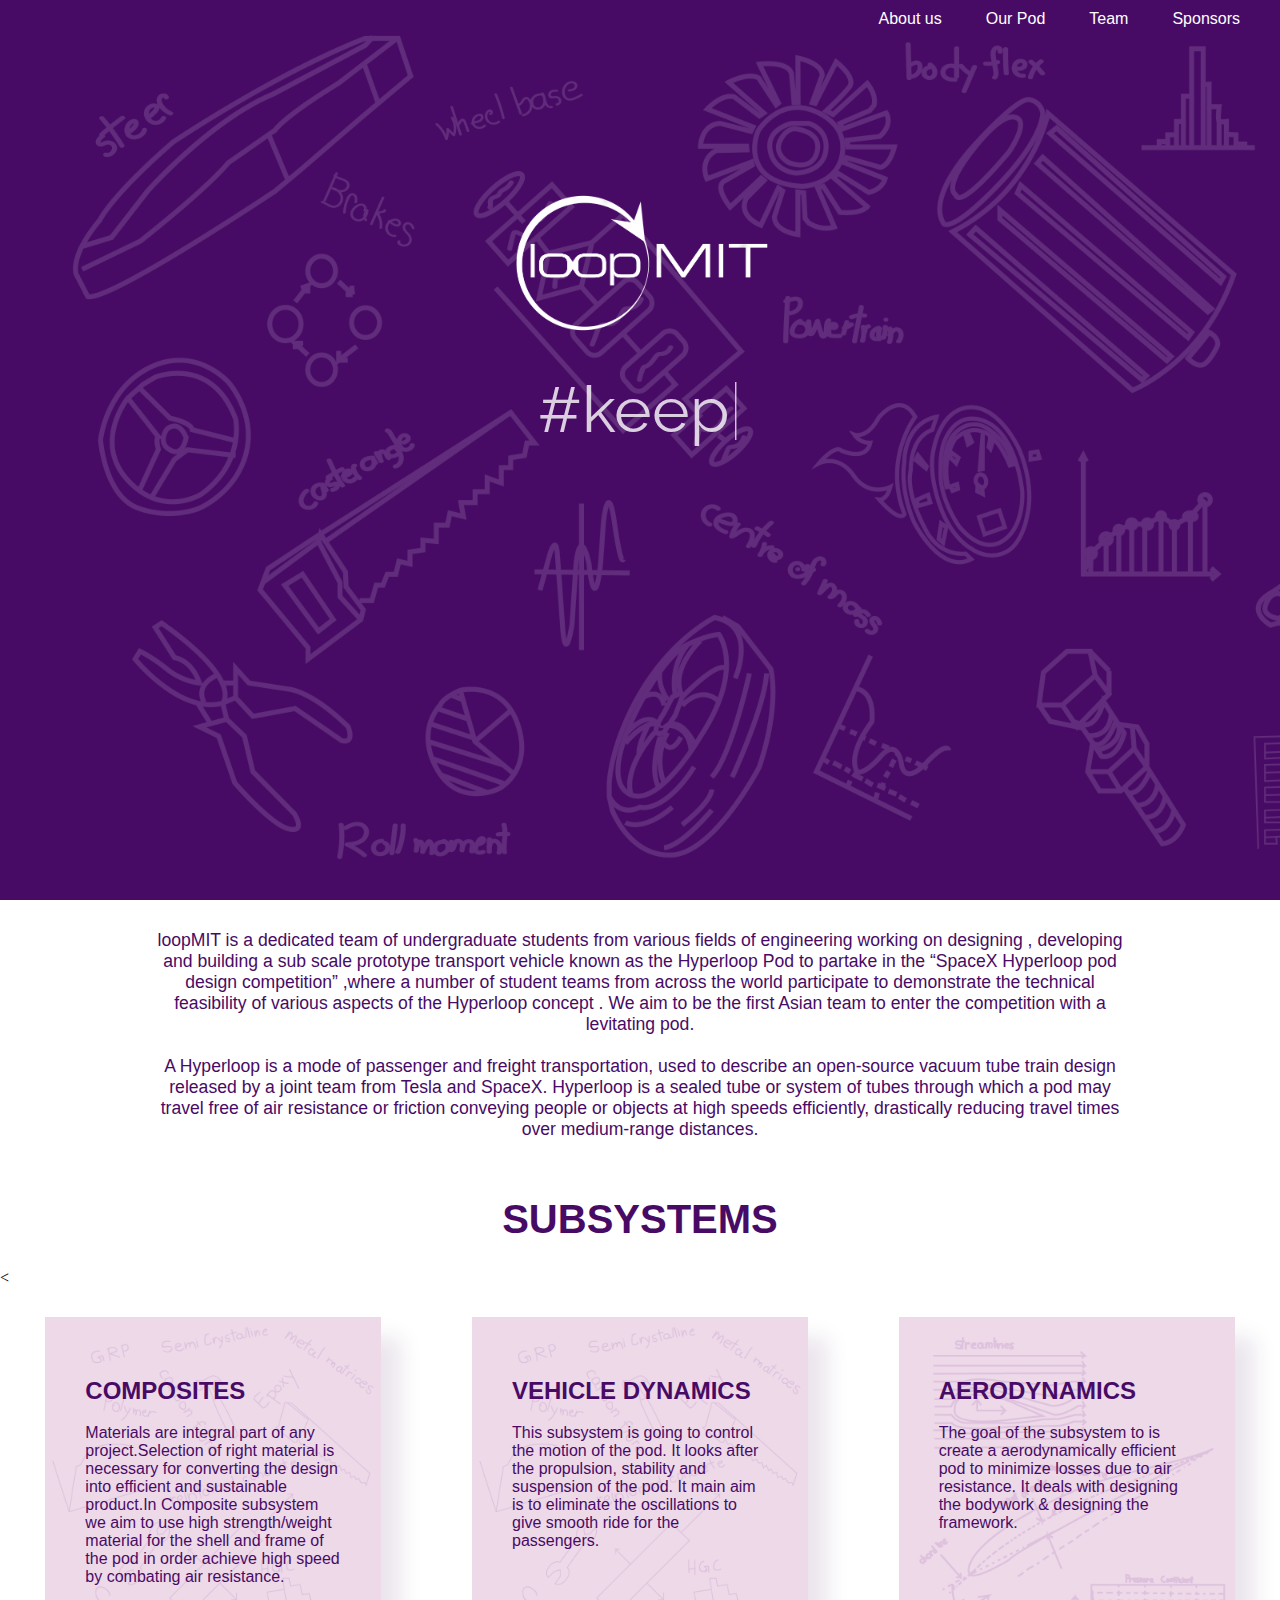
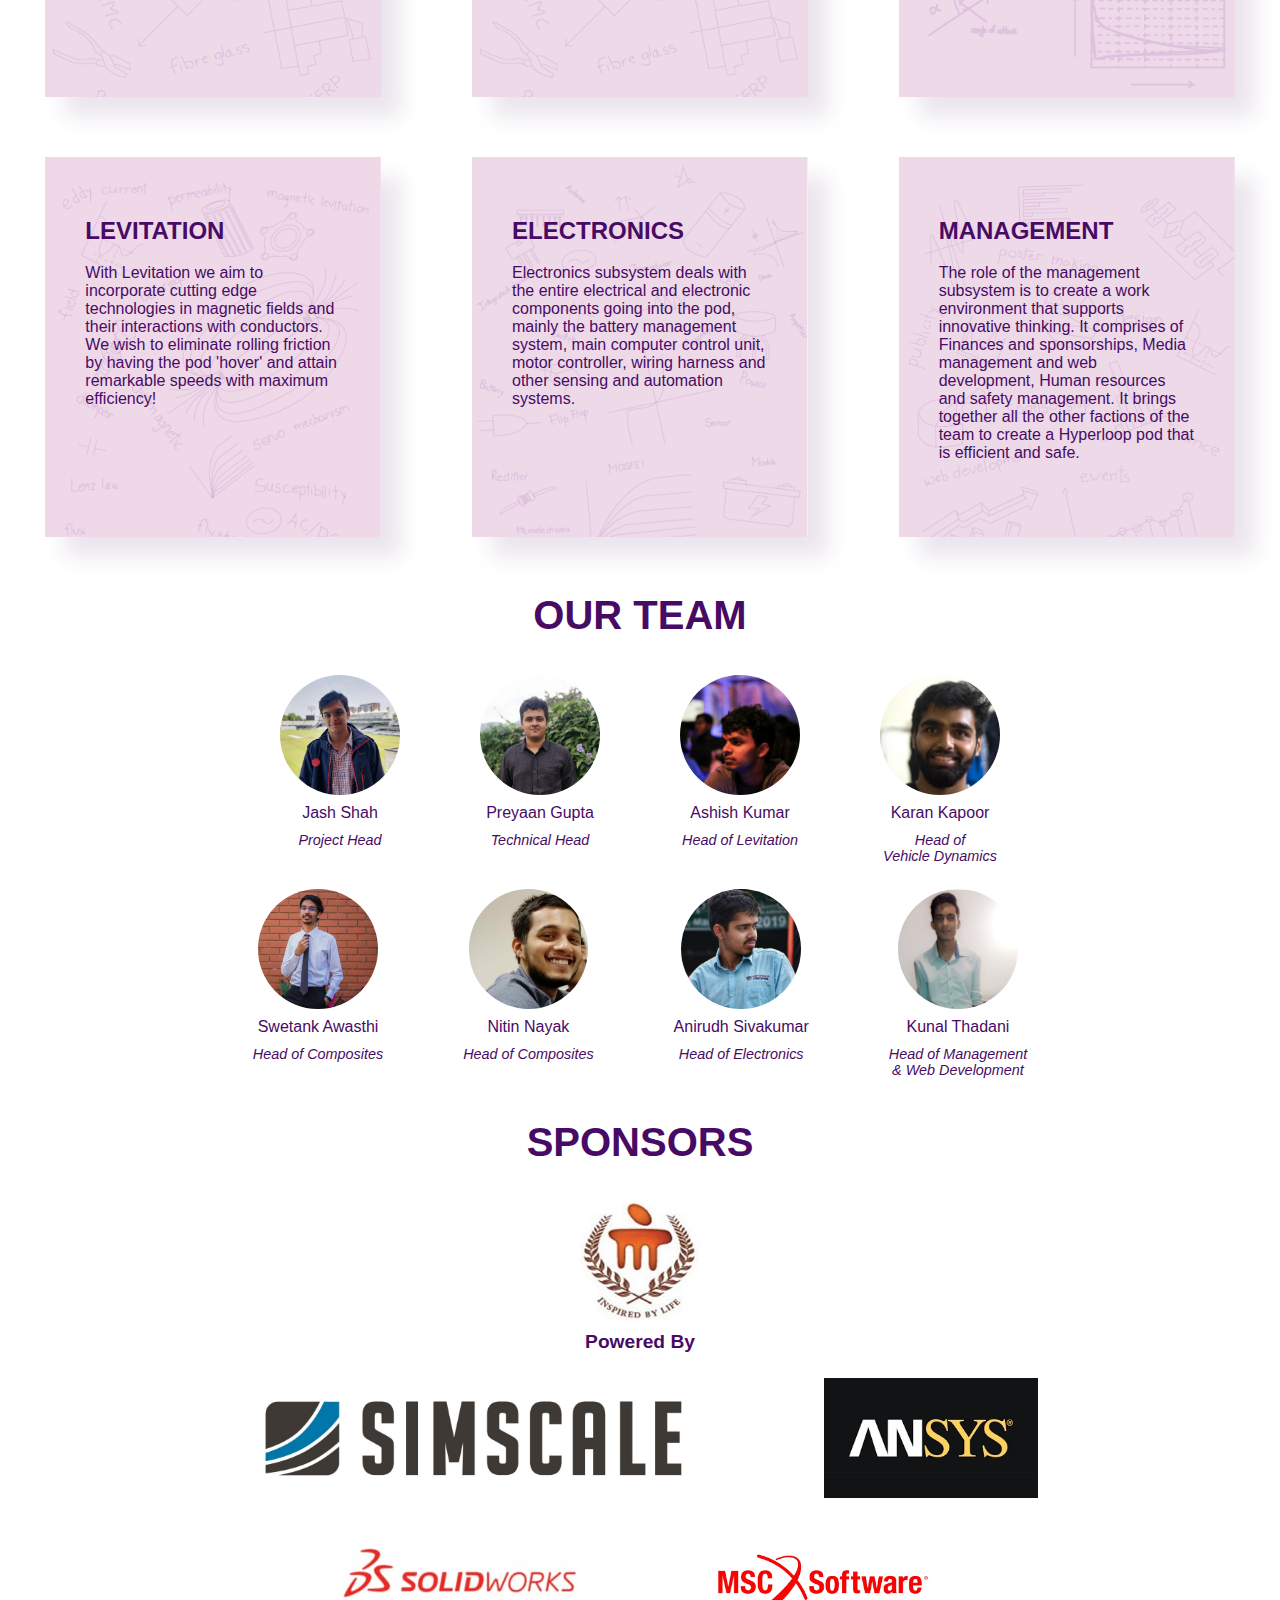
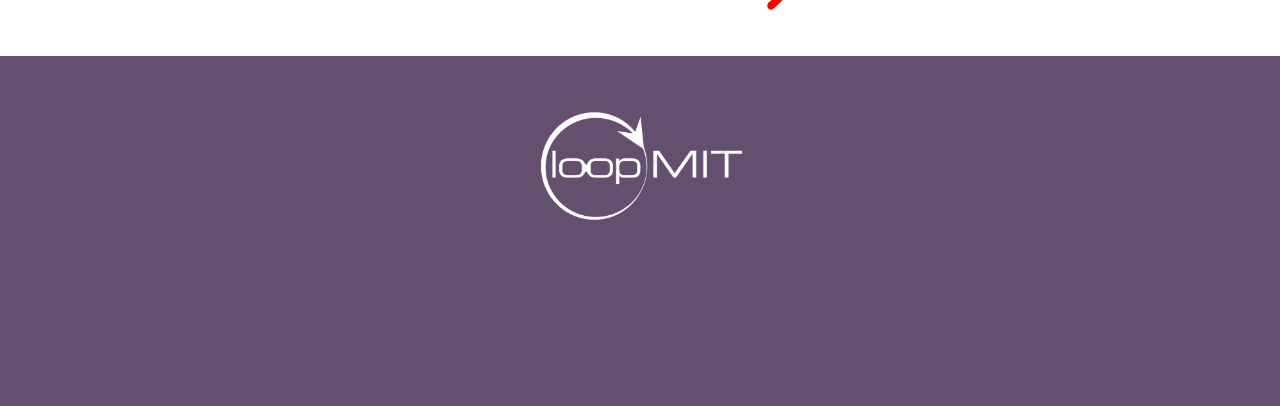
==== index.html @ 5ea2f8b4 "added avi" ====
<!DOCTYPE html>
<html>
<head>
	<meta name="viewport" content="width=device-width, initial-scale=1.0">
	<title>LoopMIT</title>
	 <link href="https://fonts.googleapis.com/css?family=Open+Sans&display=swap" rel="stylesheet">
  <link href="https://fonts.googleapis.com/css?family=Raleway&display=swap" rel="stylesheet">
	<link rel="stylesheet" href="style.css">
	<script type="text/javascript" src="script.js"></script>
	<script src="https://ajax.googleapis.com/ajax/libs/jquery/3.3.1/jquery.min.js"></script>
	    <link rel="stylesheet" href="https://use.fontawesome.com/releases/v5.8.2/css/all.css"
    integrity="sha384-oS3vJWv+0UjzBfQzYUhtDYW+Pj2yciDJxpsK1OYPAYjqT085Qq/1cq5FLXAZQ7Ay" crossorigin="anonymous">
	<script>
		$(document).ready(function(){
		  // Add smooth scrolling to all links
		  $("a").on('click', function(event) {

		    // Make sure this.hash has a value before overriding default behavior
		    if (this.hash !== "") {
		      // Prevent default anchor click behavior
		      event.preventDefault();

		      // Store hash
		      var hash = this.hash;

		      // Using jQuery's animate() method to add smooth page scroll
		      // The optional number (800) specifies the number of milliseconds it takes to scroll to the specified area
		      $('html, body').animate({
		        scrollTop: $(hash).offset().top
		      }, 800, function(){

		        // Add hash (#) to URL when done scrolling (default click behavior)
		        window.location.hash = hash;
		      });
		    } // End if
		  });
		});
	</script>

</head>
<body>
	<div class = "mobile-nav">
		<div class =  "nav-header">
			<a ><img id = "dropper" src = "resources/hamburger.png"></a>
		</div>
		<div id = "dropdown">
			<a href = "#about"><div class = "drop-item">ABOUT US</div></a>
			<a href = "#subsystem"><div class = "drop-item">SUBSYSTEMS</div></a>
			<a href = "#teams"><div class = "drop-item">OUR TEAM</div></a>
			<a href = "#sponsors"><div class = "drop-item">SPONSORS</div></a>	
		</div>
	</div>
	<div id = "landing">
		<div id = "navbar">
			<ul>
				<a href = "#about"><li>About us</li></a>
				<a href = "#subsystem"><li>Our Pod</li></a>
				<a href = "#teams"><li>Team</li></a>
				<a href = "#sponsors"><li>Sponsors</li></a>
			</ul>
		</div>
		<div id = "landing-logo">
			<img src = "loopMIT.png" id = "loop_logo">
			<div class = "type"><span id = "typewrite"></span><span class = "cursor">|</span></div>
		</div>
	</div>
	<section class = "about" id = "about">
		loopMIT is a dedicated team of undergraduate students from various fields of engineering working on designing , developing and building a sub scale prototype transport vehicle known as the Hyperloop Pod to partake in the “SpaceX Hyperloop pod design competition” ,where a number of student teams from across the world participate to demonstrate the technical feasibility of various aspects of the Hyperloop concept . We aim to be the first Asian team to enter the competition with a levitating pod.<br><br>
		A Hyperloop  is a mode of passenger and freight transportation, used to describe an open-source vacuum tube train design released by a joint team from Tesla and SpaceX. Hyperloop is a sealed tube or system of tubes through which a pod may travel free of air resistance or friction conveying people or objects at high speeds efficiently, drastically reducing travel times over medium-range distances.
<!-- 		<br> 
The concept was unveiled in 2013 by Elon Musk- founder of SpaceX and Tesla, in which he proposed a “fifth mode of transport” comprised of pressurized capsules riding on an air cushion driven by linear induction motors and air compressors. In 2015, a design competition was announced for teams to build Hyperloop pods to operate on a SpaceX sponsored track. If successful, this would revolutionize the field of transportation across the world	 -->
	</section>
	<section class = "subsystem" id = "subsystem">
		<h1>SUBSYSTEMS</h1><
		<div class = "flex-container">
			<div class ="flex-item composites">
				<h2>COMPOSITES</h2>
				<ul class = "team-mem">
					<li>Swetank Awasthi</li>
					<li>Nithin Nayak</li>					
				</ul>
				<span class = "info" data-sub = "composites">Materials are integral part of any project.Selection of right material is necessary for converting the design into efficient and sustainable product.In Composite subsystem we aim to use high strength/weight material for the shell and frame of the pod in order achieve high speed by  combating air resistance.</span>
			</div>
			<div class ="flex-item composites">
				<h2>VEHICLE DYNAMICS</h2>
				<ul class = "team-mem">
					<li>Karan Kapoor</li>
					<li>Sameer Yadav</li>
					<li>Lalithmalhaar Gudi</li>
				</ul>
				<span class = "info vehicle-dynamics" data-sub = "vehicle-dynamics">This subsystem is going to control the motion of the pod. It looks after the propulsion, stability and suspension of the pod. It main aim is to eliminate the oscillations to give smooth ride for the passengers.</span>
			</div>
			<div class ="flex-item aerodynamics">
				<h2>AERODYNAMICS</h2>
				<ul class = "team-mem">
					<li>Preyaan Gupta</li>
					<li>Jeffy Biju</li>
					<li>Karthik Reddy</li>
				</ul>
				<span class = "info" data-sub = "aerodynamics">The goal of the subsystem to is create a aerodynamically efficient pod to minimize losses due to air resistance. It deals with designing the bodywork & designing the framework.</span>
			</div>
			<div class ="flex-item levitation">
				<h2>LEVITATION</h2>
				<ul class = "team-mem">
					<li>Aashish Kumar</li>
					<li>Yash Deodhar</li>
					<li>Tejas Gajjala</li>
					<li>Jeyendra Maddali</li>
				</ul>
				<span class = "info" data-sub = "levitation">With Levitation we aim to incorporate cutting edge technologies in magnetic fields and their interactions with conductors. We wish to eliminate rolling friction by having the pod 'hover' and attain remarkable speeds with maximum efficiency!</span>
			</div>
			<div class ="flex-item electronics">
				<h2>ELECTRONICS</h2>
				<ul class = "team-mem">
					<li>Anirudh Sivakumar</li>
					<li>Avi Agarwal</li>
					<li>Nikhil Gupta</li>
					<li>Dev Kashyap</li>
					<li>Harsh Mishra</li>
				</ul>
				<span class = "info" data-sub = "electronics">Electronics subsystem deals with the entire electrical and electronic components going into the pod, mainly the battery management system, main computer control unit, motor controller, wiring harness and other sensing and automation systems.</span>
			</div>
			<div class ="flex-item management">
				<h2>MANAGEMENT</h2>
				<ul class = "team-mem">
					<li>Kunal Thadani</li>
					<li>Rahul Arutla</li>
					<li>Meghashyam Valasa</li>
				</ul>
				<span class = "info" data-sub = "management">The role of the management subsystem is to create a work environment that supports innovative thinking. It comprises of Finances and sponsorships, Media management and web development, Human resources and safety management. It brings together all the other factions of the team to create a Hyperloop pod that is efficient and safe.</span>
			</div>
		</div>
	</section>
	<section class = "teams" id = "teams">
		<h1>OUR TEAM</h1>
		<div class = "team-container">
			<div class = "member-item">
				<img src="resources/jash.jpeg">
				<span class = "name">Jash Shah</span>
				<span class = "post">Project Head</span>
			</div>
			<div class = "member-item">
				<img src="resources/preyaan.jpeg">
				<span class = "name">Preyaan Gupta</span>
				<span class = "post">Technical Head</span>
			</div>
			<div class = "member-item">
				<img src="resources/aashish.png">
				<span class = "name">Ashish Kumar</span>
				<span class = "post">Head of Levitation</span>
			</div>
			<div class = "member-item">
				<img src="resources/karan.png">
				<span class = "name">Karan Kapoor</span>
				<span class = "post">Head of <br>Vehicle Dynamics</span>
			</div>
						<div class = "member-item">
				<img src="resources/shwetank.jpg">
				<span class = "name">Swetank Awasthi</span>
				<span class = "post">Head of Composites</span>
			</div>
			<div class = "member-item">
				<img src="resources/nitin.jpeg">
				<span class = "name">Nitin Nayak</span>
				<span class = "post">Head of Composites</span>
			</div>
			<div class = "member-item">
				<img src="resources/anirudh.jpeg">
				<span class = "name">Anirudh Sivakumar</span>
				<span class = "post">Head of Electronics</span>
			</div>
			<div class = "member-item">
				<img src="resources/kunal.jpeg">
				<span class = "name">Kunal Thadani</span>
				<span class = "post">Head of Management <br>& Web Development</span>
			</div>
		</div>
	</section>
	<section class = "teams" id = "sponsors">
		<h1>SPONSORS</h1>
			<div class = "sponsor-item">
				<img src="resources/mahe.jpg">
				<span class = "name sponsors-desc">Powered By</span>
			</div>
		<div class = "team-container">
			<div class = "sponsor-item">
				<img src="resources/simscale.jpeg">
				<!-- <span class = "name sponsors-desc">Powered By</span> -->
			</div>
			<div class = "sponsor-item">
				<img src="resources/ansys.jpeg">
				<!-- <span class = "name sponsors-desc">Powered By</span> -->
			</div>
			<div class = "sponsor-item">
				<img src="resources/solid.jpeg">
				<!-- <span class = "name sponsors-desc">Powered By</span> -->
			</div>
			<div class = "sponsor-item">
				<img src="resources/msc.jpeg">
				<!-- <span class = "name sponsors-desc">Powered By</span> -->
			</div>
		</div>
	</section>
	<section class = "bottom">
		<img src = "loopMIT.png" class = "bot-logo">
		<div class = "social">
			<a href="https://www.facebook.com/pages/category/Science--Technology---Engineering/Loop-MIT-106602960733428/" target="_blank"><i class="fab fa-facebook-square icon"></i></a>
			<a href="https://instagram.com/loopmit/" target="_blank"><i class="fab fa-instagram  icon"></i></a>
			<a href="https://www.linkedin.com/company/loopmit" target="_blank"><i class="fab fa-linkedin-in icon"></i></i></a>
			<a href="https://twitter.com/LoopMit?s=08" target="_blank"><i class="fab fa-twitter-square  icon"></i></a>
		</div>
		<!-- <div class = "made">Made in Manipal</div> -->
	</section>
</body>
</html>
---- style.css ----
body,html{
	height: 100%;
	margin: 0;
}

#landing{
	height: 100%;
	text-align: center;
}
#navbar ul{
	list-style-type: none;
	text-align: right;
	padding: 0 20px;
	margin: 0;
}
#navbar li{
	font-family: "Segoe UI",'Roboto', Sans-serif;;
	color: white;
	display: inline-block;
	padding: 10px 20px;
}

.type{
	font-family: Gotham,'Raleway',Sans-serif;
	color: rgba(256,256,256,0.8);
	padding: 30px 10px;
}
@keyframes blink{
	0%{
		opacity: 1;
	}
	60%{
		opacity: 0;
	}
	100%{
		opacity: 1;
	}
}
.cursor{
	animation-name: blink;
  animation-duration: 0.8s;
  animation-fill-mode: forwards;
  animation-iteration-count: infinite;
	font-weight: lighter;
}

.about{
	color: #480B65;
	font-size: 1.1em;
	font-family: "Segoe UI",'Roboto', Sans-serif;;
	text-align: center;
}

@media(min-width: 600px){
	.sponsor-item img{
		height:  120px;
	}
	#landing{
		background-image: url("resources/back.png");
		background-size: cover; 
	}
	#landing-logo{
		padding-top: 150px;
	}
	.about{
		padding: 30px 150px;
	}
	.subsystem h1 , .teams h1{
		font-size: 2.5em;
	}
	.flex-item{
		width: 20%;
		padding: 40px;	 
	}

	.team-container{
		margin: 0 14%;
	}
	.member-item{
		padding: 10px 30px;
		margin: 0 10px;
	}	
	.member-item img{
		height:  120px;
	}
	.post{
		font-size: 0.9em;
	}
	.mobile-nav{
		display: none;
	}
	.type{
		font-size: 4em;
	}
	#loop_logo{
		height: 150px;
	}
	.bottom{
		height: 300px;
		padding-top: 50px;
	}
}


@media(max-width: 599px){
	.bot-logo{
		padding-top: 150px;
	}
	.sponsor-item img{
		max-width: 70%;
	}
	.bottom{
		height: 100%;
		/*padding-top: 30%;*/
	}
	#landing{
		background-image: url("resources/back-mob.png");
		background-size: cover; 
	}
	.drop-item{
		color: white;
		text-align: center;
		font-family: Helvetica,'Roboto', Sans-serif;;
		padding: 10px 0; 
		background-color: #64506e;
		font-weight: bold;
		font-size: 0.8em;
	}
	a{
		text-decoration: none;
	}
	#dropdown{
		z-index: 10;
		display: none;
	}
	.nav-header{
		text-align: right;
		height: 30px;
	}
	.mobile-nav img{
		height: 30px;
		padding-right: 10px; 
	}
	#loop_logo{
		height: 90px;
	}
	#landing-logo{
		padding-top: 35%;
	}
	.type{
		font-size: 2em;
	}
	#navbar{
		display: none;
	}
	.about{
		padding: 30px 25px;
	}
	.subsystem h1 , .teams h1{
		font-size: 1.5em;
	}
	.flex-item{
		width: 75%;
		padding: 30px 5%;	 
	}	
	.member-item{
		padding: 10px 10px;
		margin: 0 10px;
	}	
	.member-item img{
		height:  100px;
	}
	.post{
		font-size: 0.8em;
	}
}

.subsystem h1 , .teams h1{
	font-family: 'Roboto', Sans-serif;;
	text-align: center;
	color: #480B65;
}


.flex-container{
	justify-content: space-around;
	display: flex;
	flex-wrap: wrap;
}
.flex-item h2{
	font-family: "Segoe UI", 'Roboto', Sans-serif;
	/*text-align: center;*/
	color: #480B65;
}

.flex-item{
	color: #480B65;
	/*text-align: center;*/
	font-family: "Segoe UI", 'Roboto', Sans-serif;
	margin:  30px 0 ;
	background-size:cover;  
	box-shadow: 20px 20px 20px rgba(58,0,81,0.1); 
	min-height: 300px;
}
.flex-item:hover{
	cursor: pointer;
}
.team-container{
	justify-content: center;
	display: flex;
	flex-wrap: wrap;
}


.member-item,.sponsor-item{
		text-align: center;
}
.member-item img{
	border-radius: 50%;
}

.member-item span, .sponsor-item span{
	display: block;
	color: #480B65;
	padding: 5px 0;
}
.name{
	font-family: Helvetica , 'Roboto', Sans-serif;;
}
.post{
	font-family: 'Roboto', Sans-serif;;
	font-style: italic;
}
.sponsors-desc{
	font-size: 1.2em;
	font-weight: bold;
}

.sponsor-item{
	padding: 10px 60px;
}
.info{
	display: inline-block;
}
.aerodynamics{
	background-image: url('resources/aerodynamics2.png');
}
.levitation{
	background-image: url('resources/levitation2.png');
}
.management{
	background-image: url('resources/management2.png');	
}
.electronics{
	background-image: url('resources/electronics2.png');	
}
.composites{
	background-image: url('resources/composites2.png');
}
.vehicle-dynamics{
	background-image: url('resources/vehicle-dynamics.png');
}
.team-mem{
	/*list-style-type: none;*/
	display: none;
}
.icon{
	padding: 15px 10px;
	color: white;
}
.social{
	text-align: center;
}
.bot-logo{
	height: 120px; 
	padding-bottom: 25px; 
}
.bottom{
	text-align: center;
	background-color: #64506e;
}
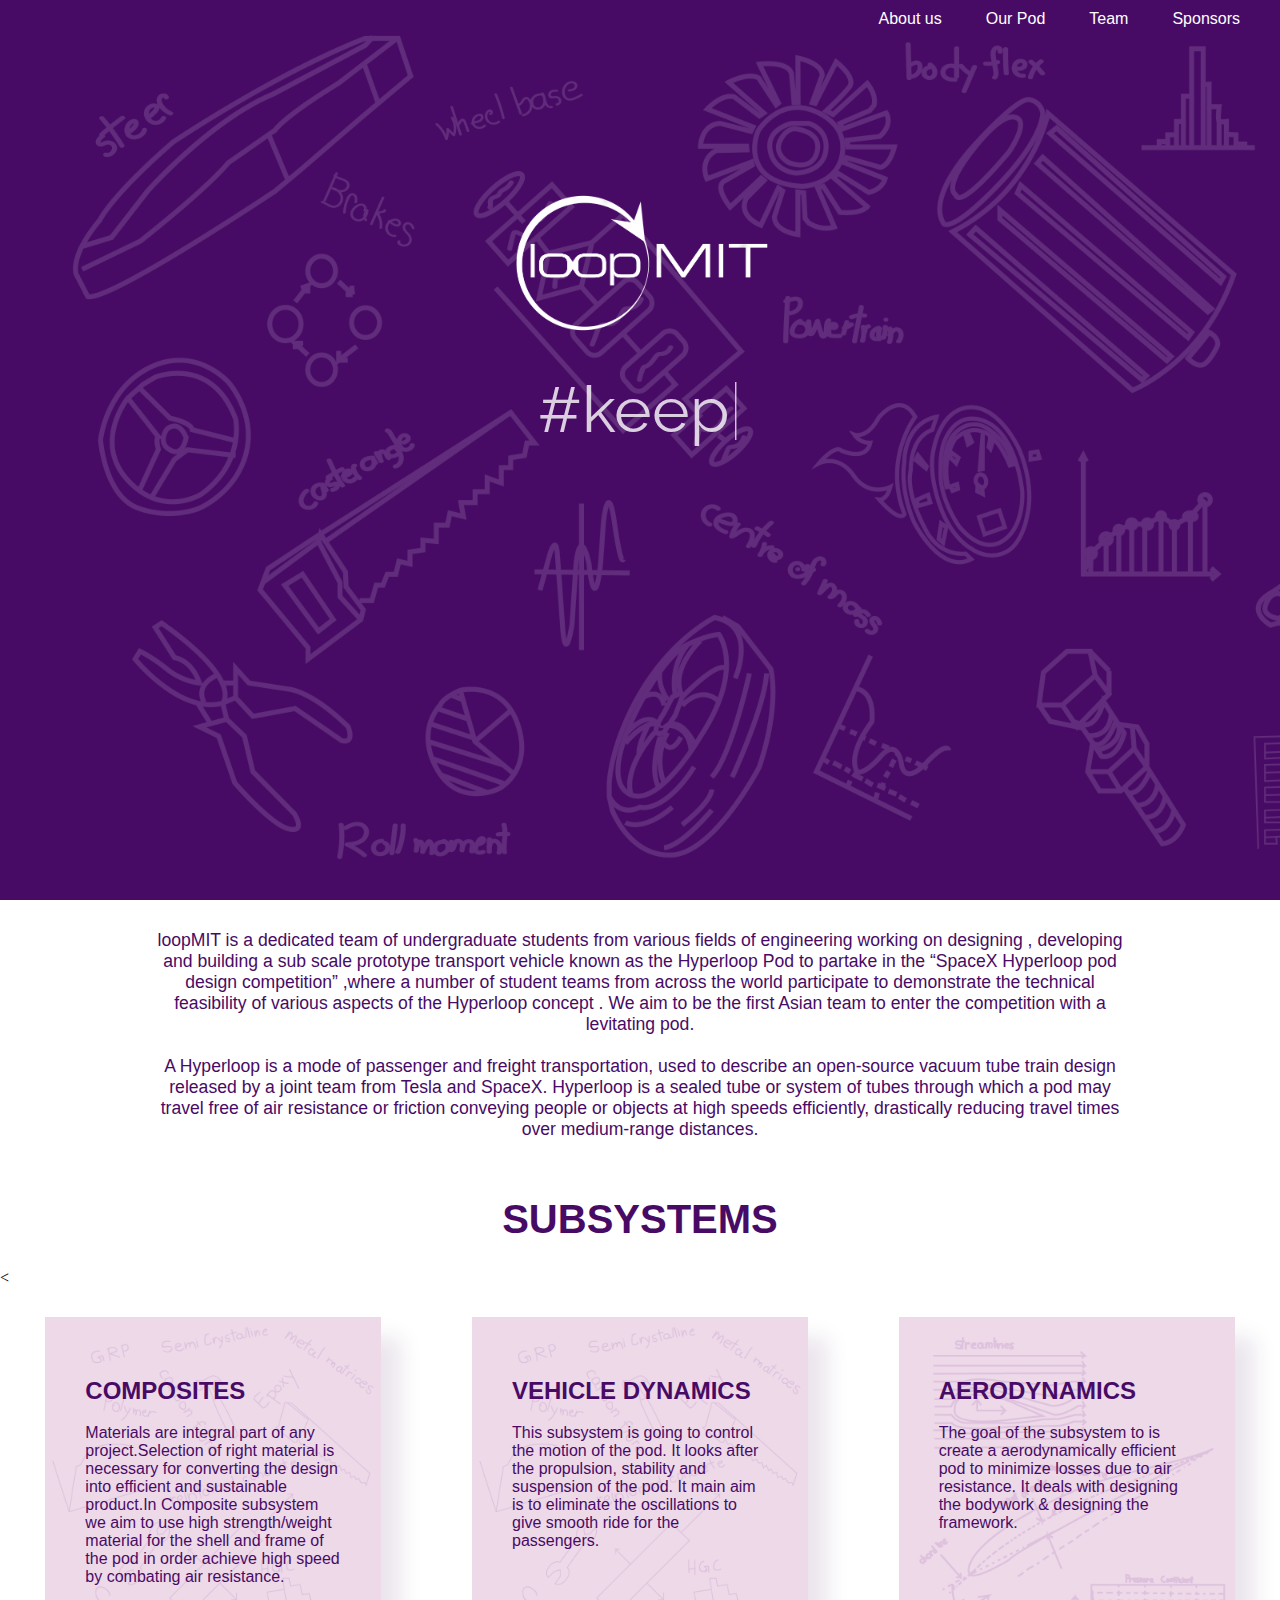
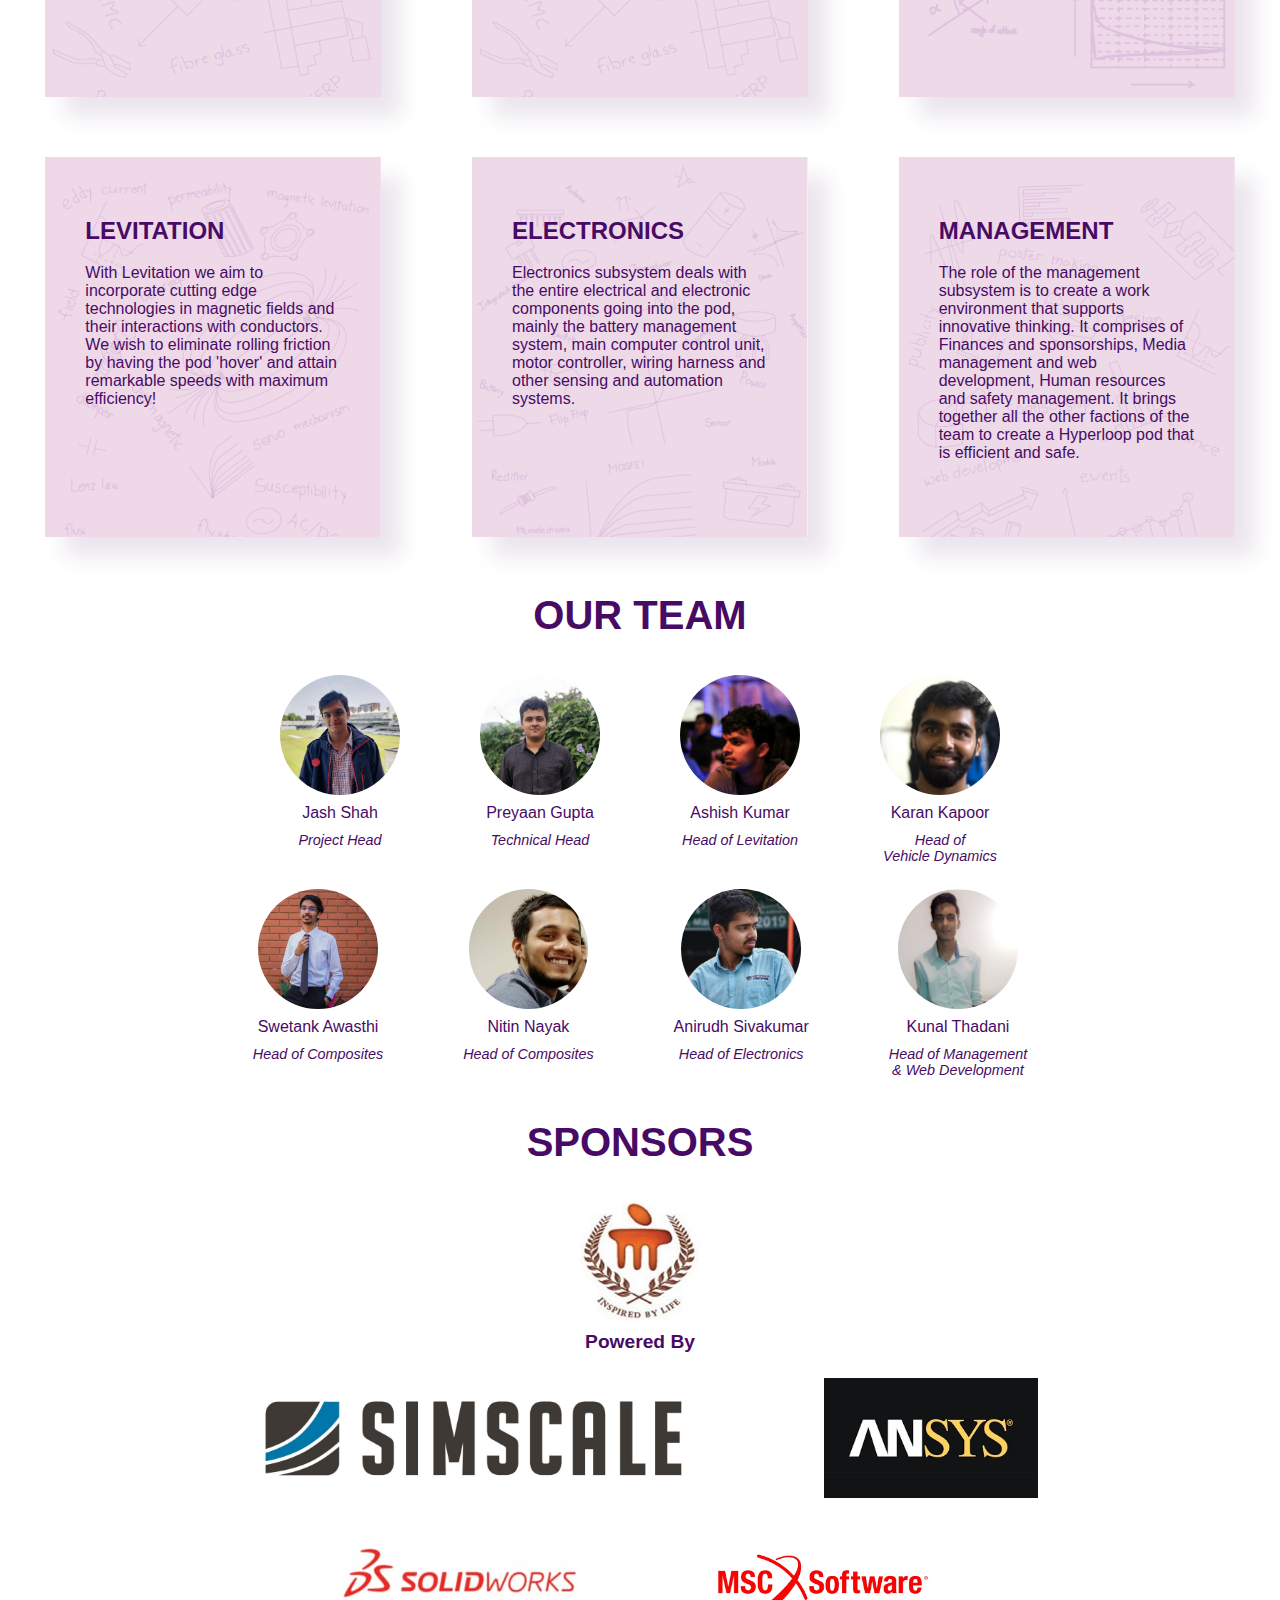
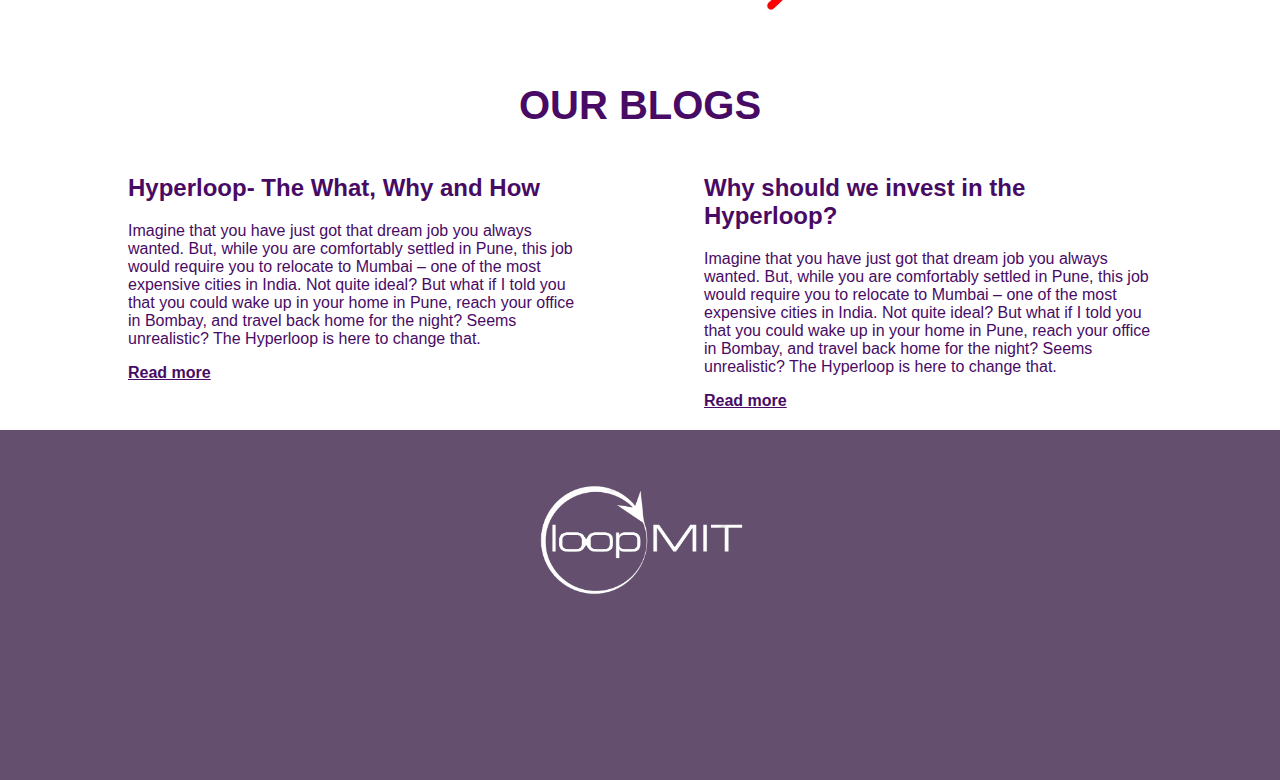
==== commit a810aa72: "Added blogs" ====
--- a/index.html
+++ b/index.html
@@ -36,6 +36,10 @@
 		  });
 		});
 	</script>
+	<meta name="theme-color" content="#480B65">
+	<meta name="description" content="loopMIT is a dedicated team of undergraduate students from various fields of engineering working on designing , developing and building a sub scale prototype transport vehicle known as the Hyperloop Pod to partake in the “SpaceX Hyperloop pod design competition” ,where a number of student teams from across the world participate to demonstrate the technical feasibility of various aspects of the Hyperloop concept . We aim to be the first Asian team to enter the competition with a levitating pod.">
+	<meta name="keywords" content="loopmit, Loop Mit, Hyperloop">
+	
 
 </head>
 <body>
@@ -201,6 +205,23 @@
 			</div>
 		</div>
 	</section>
+	<section class = "teams">
+		<h1>OUR BLOGS</h1>
+		<div class = "blogs">
+			<div class = "blog-item">
+				<h2>Hyperloop- The What, Why and How</h2>
+				<p>Imagine that you have just got that dream job you always wanted. But, while you are comfortably settled in Pune, this job would require you to relocate to Mumbai – one of the most expensive cities in India. Not quite ideal? But what if I told you that you could wake up in your home in Pune, reach your office in Bombay, and travel back home for the night? Seems unrealistic? The Hyperloop is here to change that.</p>
+				<a href = "article1.html">Read more</a>
+			</div>
+			<div class = "blog-item">
+				<h2>Why should we invest in the Hyperloop?</h2>
+				<p>Imagine that you have just got that dream job you always wanted. But, while you are comfortably settled in Pune, this job would require you to relocate to Mumbai – one of the most expensive cities in India. Not quite ideal? But what if I told you that you could wake up in your home in Pune, reach your office in Bombay, and travel back home for the night? Seems unrealistic? The Hyperloop is here to change that.</p>
+				<a href = "article2.html">Read more</a>
+			</div>
+		</div>
+
+	</section>
+	</section>
 	<section class = "bottom">
 		<img src = "loopMIT.png" class = "bot-logo">
 		<div class = "social">
@@ -211,5 +232,6 @@
 		</div>
 		<!-- <div class = "made">Made in Manipal</div> -->
 	</section>
+
 </body>
 </html>--- a/style.css
+++ b/style.css
@@ -278,4 +278,24 @@
 .bottom{
 	text-align: center;
 	background-color: #64506e;
+}
+
+
+.blogs{
+	display: flex;
+	flex-wrap: wrap;
+	margin: 10px 10vw;
+	padding-bottom: 10px; 
+	font-family: Helvetica;
+	justify-content: space-between;
+}
+
+.blog-item{
+	color: #480B65;
+	width: 35vw;
+}
+
+.blog-item a{
+	color: #480B65;
+	font-weight: bolder;
 }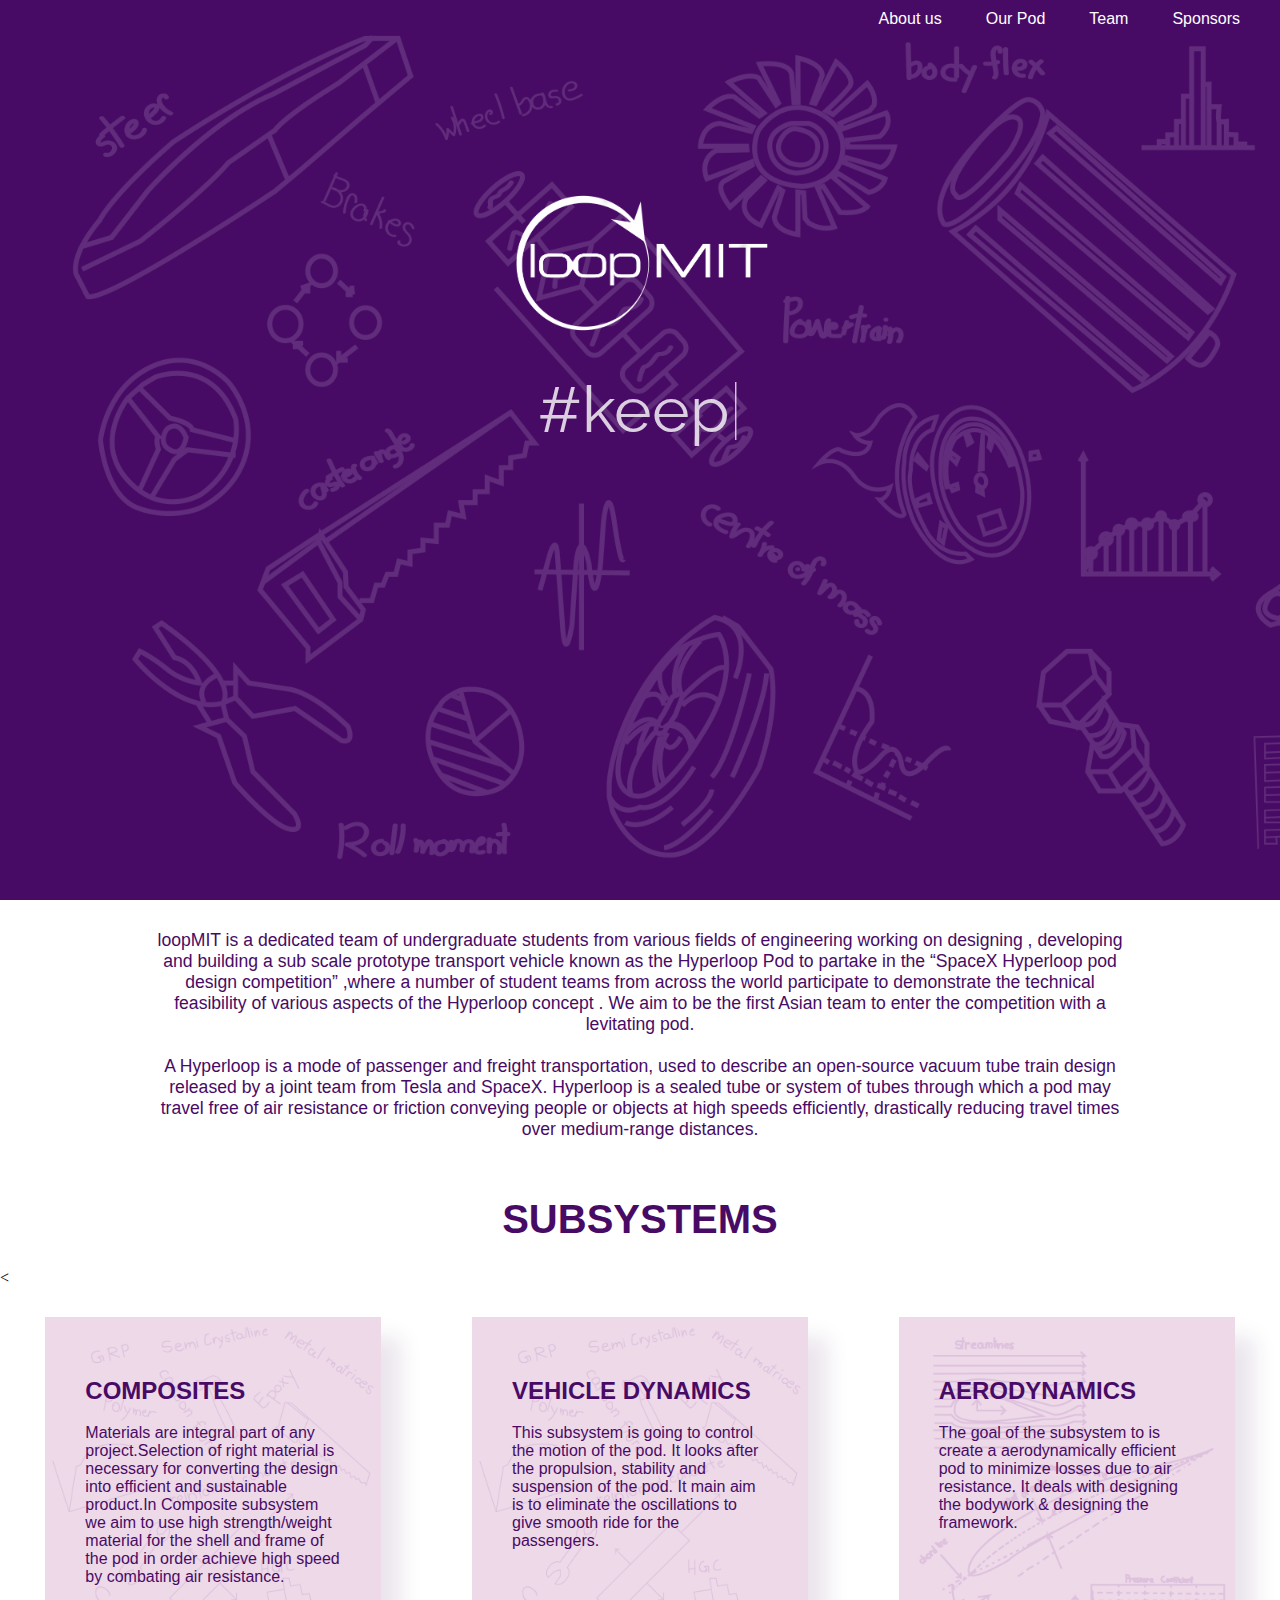
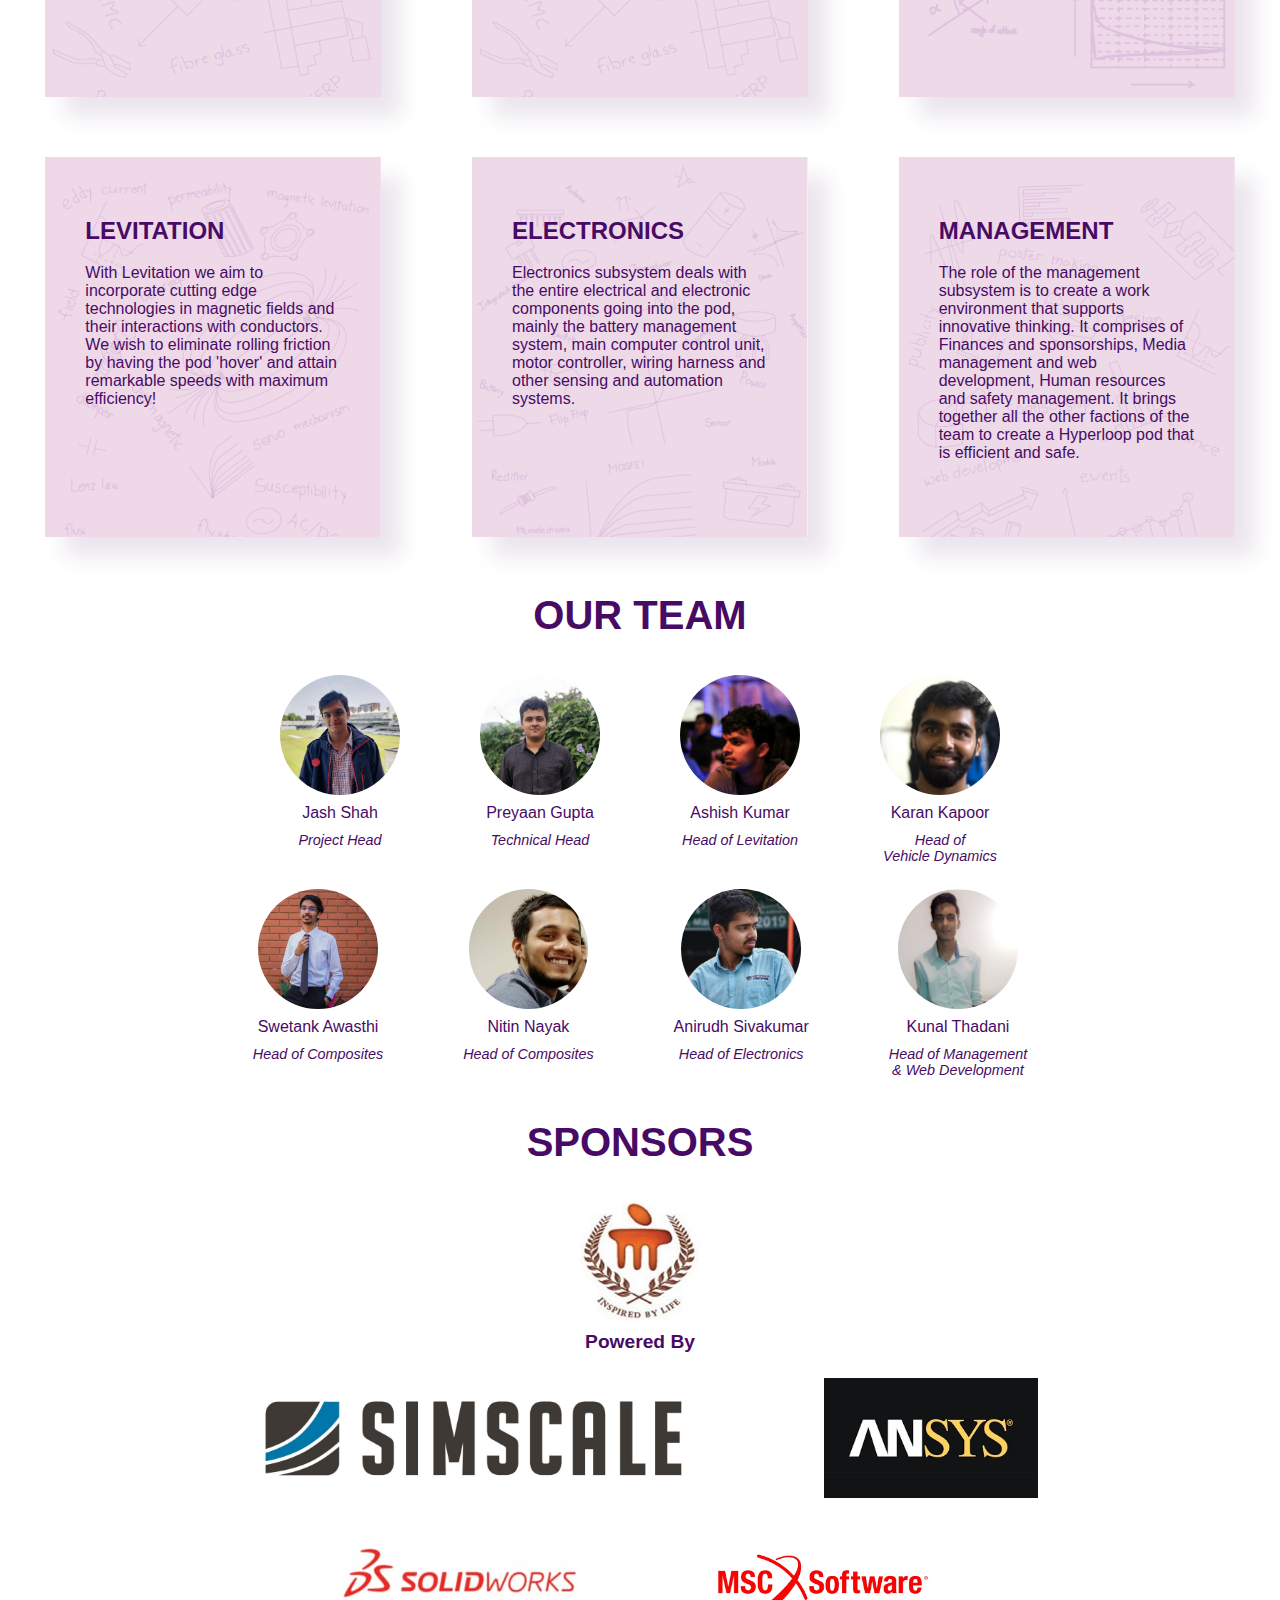
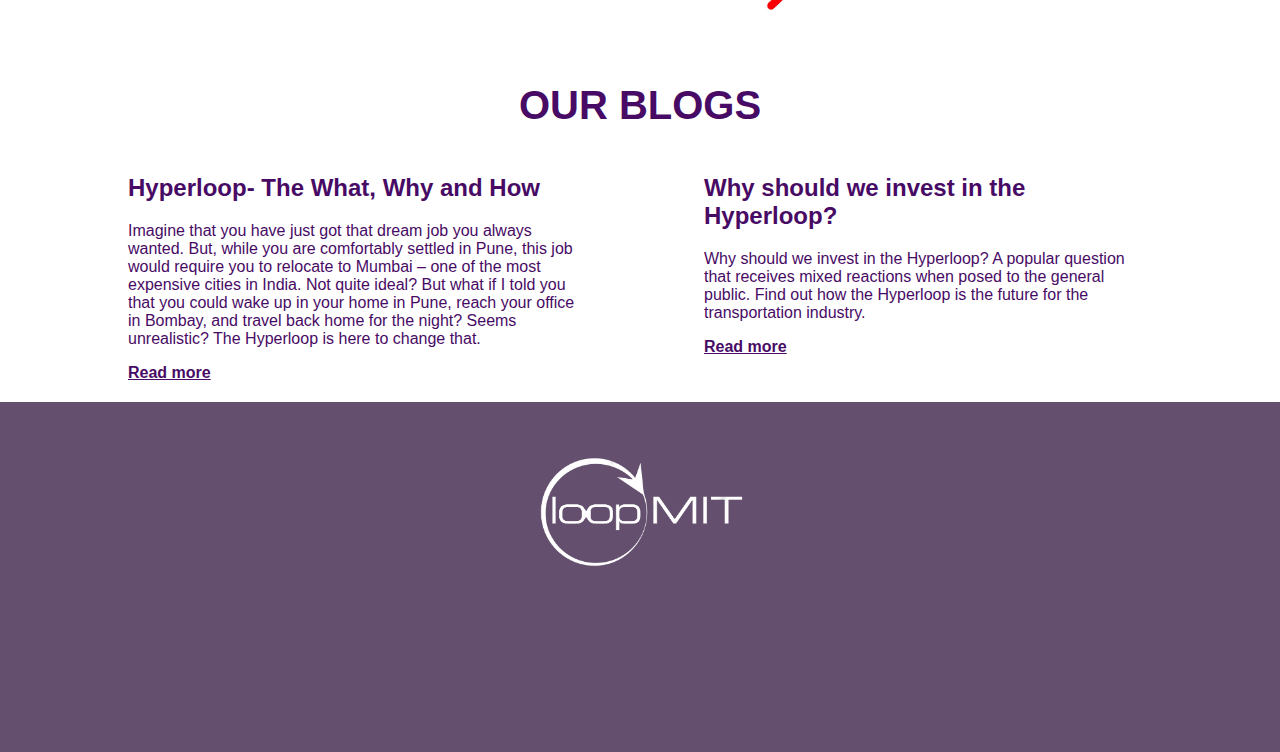
==== commit 87e4fc6f: "added article 2" ====
--- a/index.html
+++ b/index.html
@@ -3,8 +3,8 @@
 <head>
 	<meta name="viewport" content="width=device-width, initial-scale=1.0">
 	<title>LoopMIT</title>
-	 <link href="https://fonts.googleapis.com/css?family=Open+Sans&display=swap" rel="stylesheet">
-  <link href="https://fonts.googleapis.com/css?family=Raleway&display=swap" rel="stylesheet">
+	<link href="https://fonts.googleapis.com/css?family=Open+Sans&display=swap" rel="stylesheet">
+  	<link href="https://fonts.googleapis.com/css?family=Raleway&display=swap" rel="stylesheet">
 	<link rel="stylesheet" href="style.css">
 	<script type="text/javascript" src="script.js"></script>
 	<script src="https://ajax.googleapis.com/ajax/libs/jquery/3.3.1/jquery.min.js"></script>
@@ -215,7 +215,7 @@
 			</div>
 			<div class = "blog-item">
 				<h2>Why should we invest in the Hyperloop?</h2>
-				<p>Imagine that you have just got that dream job you always wanted. But, while you are comfortably settled in Pune, this job would require you to relocate to Mumbai – one of the most expensive cities in India. Not quite ideal? But what if I told you that you could wake up in your home in Pune, reach your office in Bombay, and travel back home for the night? Seems unrealistic? The Hyperloop is here to change that.</p>
+				<p>Why should we invest in the Hyperloop? A popular question that receives mixed reactions when posed to the general public. Find out how the Hyperloop is the future for the transportation industry.</p>
 				<a href = "article2.html">Read more</a>
 			</div>
 		</div>
--- a/style.css
+++ b/style.css
@@ -98,6 +98,10 @@
 	.bottom{
 		height: 300px;
 		padding-top: 50px;
+	}
+
+	.blog-item{
+		width: 35vw;
 	}
 }
 
@@ -173,6 +177,10 @@
 	.post{
 		font-size: 0.8em;
 	}
+	
+	.blog-item{
+		width: 75vw;
+	}
 }
 
 .subsystem h1 , .teams h1{
@@ -292,8 +300,8 @@
 
 .blog-item{
 	color: #480B65;
-	width: 35vw;
-}
+}
+
 
 .blog-item a{
 	color: #480B65;
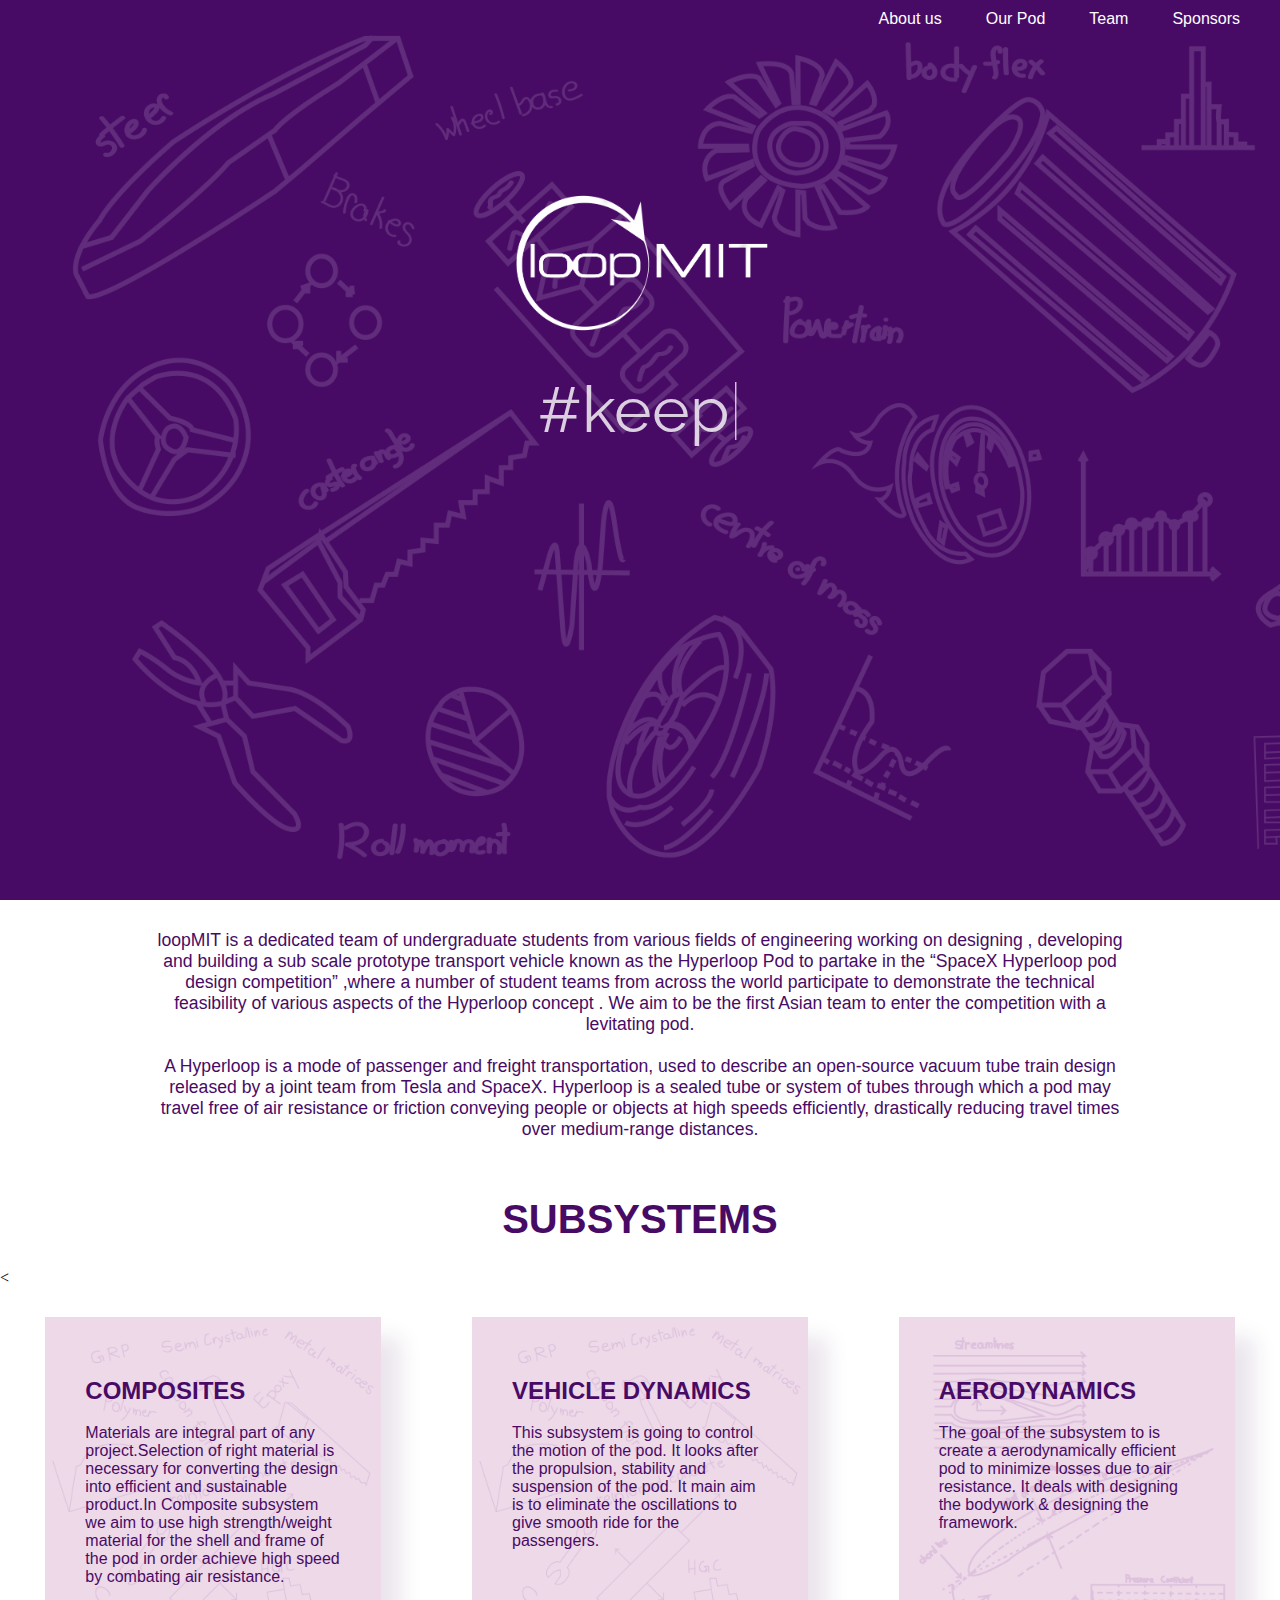
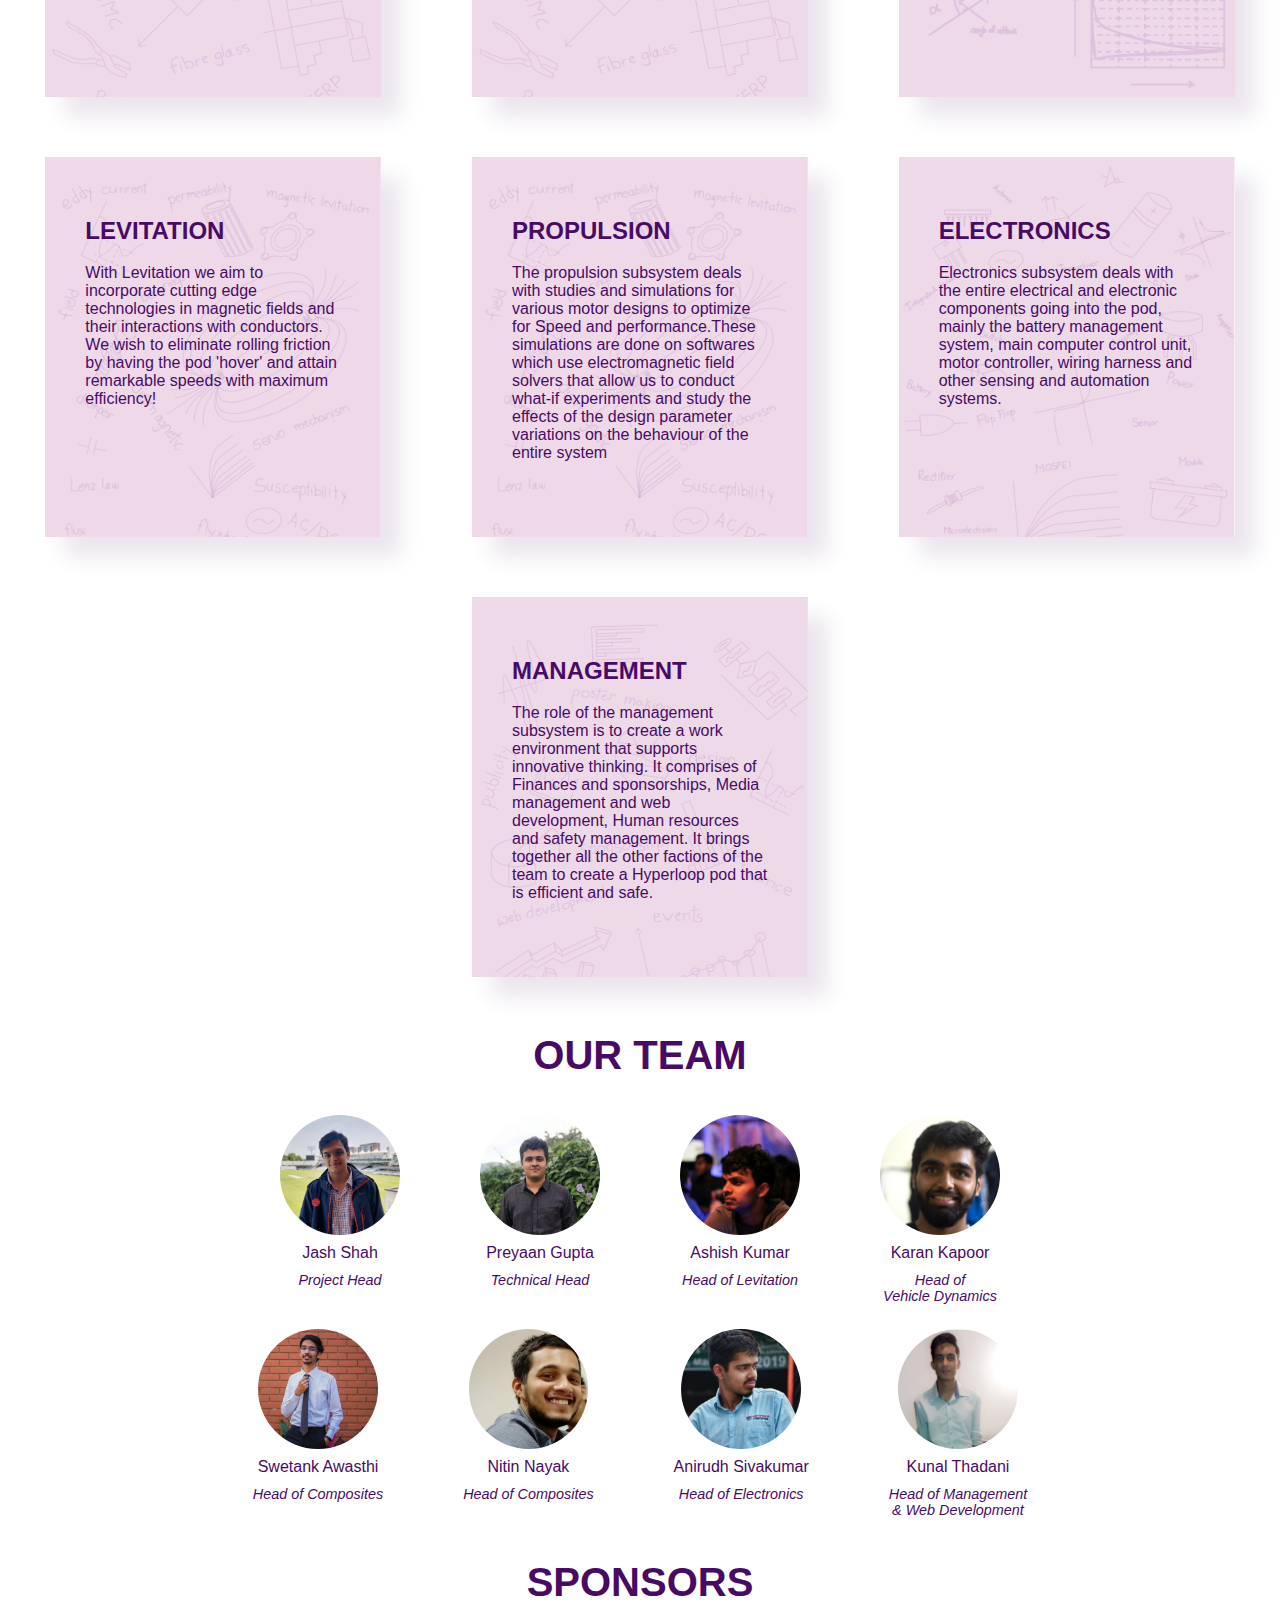
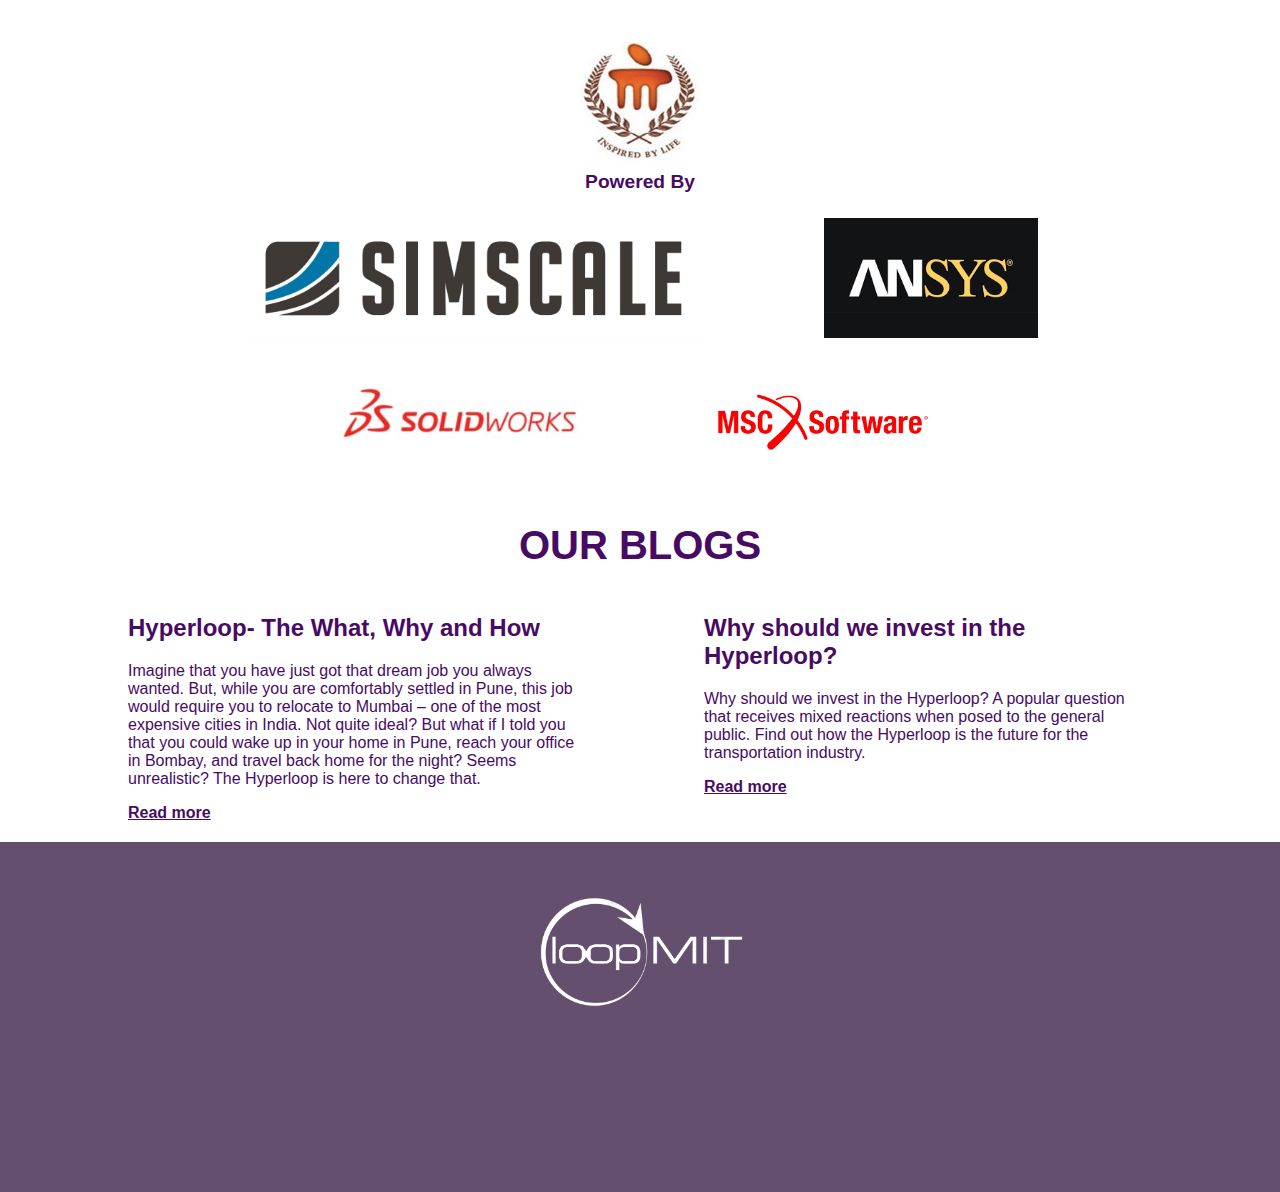
==== commit 9adf3655: "Added propulsion" ====
--- a/index.html
+++ b/index.html
@@ -113,6 +113,16 @@
 				</ul>
 				<span class = "info" data-sub = "levitation">With Levitation we aim to incorporate cutting edge technologies in magnetic fields and their interactions with conductors. We wish to eliminate rolling friction by having the pod 'hover' and attain remarkable speeds with maximum efficiency!</span>
 			</div>
+			<div class ="flex-item levitation">
+				<h2>PROPULSION</h2>
+				<ul class = "team-mem">
+					<li>Aashish Kumar</li>
+					<li>Yash Deodhar</li>
+					<li>Tejas Gajjala</li>
+					<li>Jeyendra Maddali</li>
+				</ul>
+				<span class = "info" data-sub = "levitation">The propulsion subsystem deals with studies and simulations for various motor designs to optimize for Speed and performance.These simulations are done on softwares which use electromagnetic field solvers that allow us to conduct what-if experiments and study the effects of the design parameter variations on the behaviour of the entire system</span>
+			</div>
 			<div class ="flex-item electronics">
 				<h2>ELECTRONICS</h2>
 				<ul class = "team-mem">
@@ -133,6 +143,7 @@
 				</ul>
 				<span class = "info" data-sub = "management">The role of the management subsystem is to create a work environment that supports innovative thinking. It comprises of Finances and sponsorships, Media management and web development, Human resources and safety management. It brings together all the other factions of the team to create a Hyperloop pod that is efficient and safe.</span>
 			</div>
+			
 		</div>
 	</section>
 	<section class = "teams" id = "teams">
